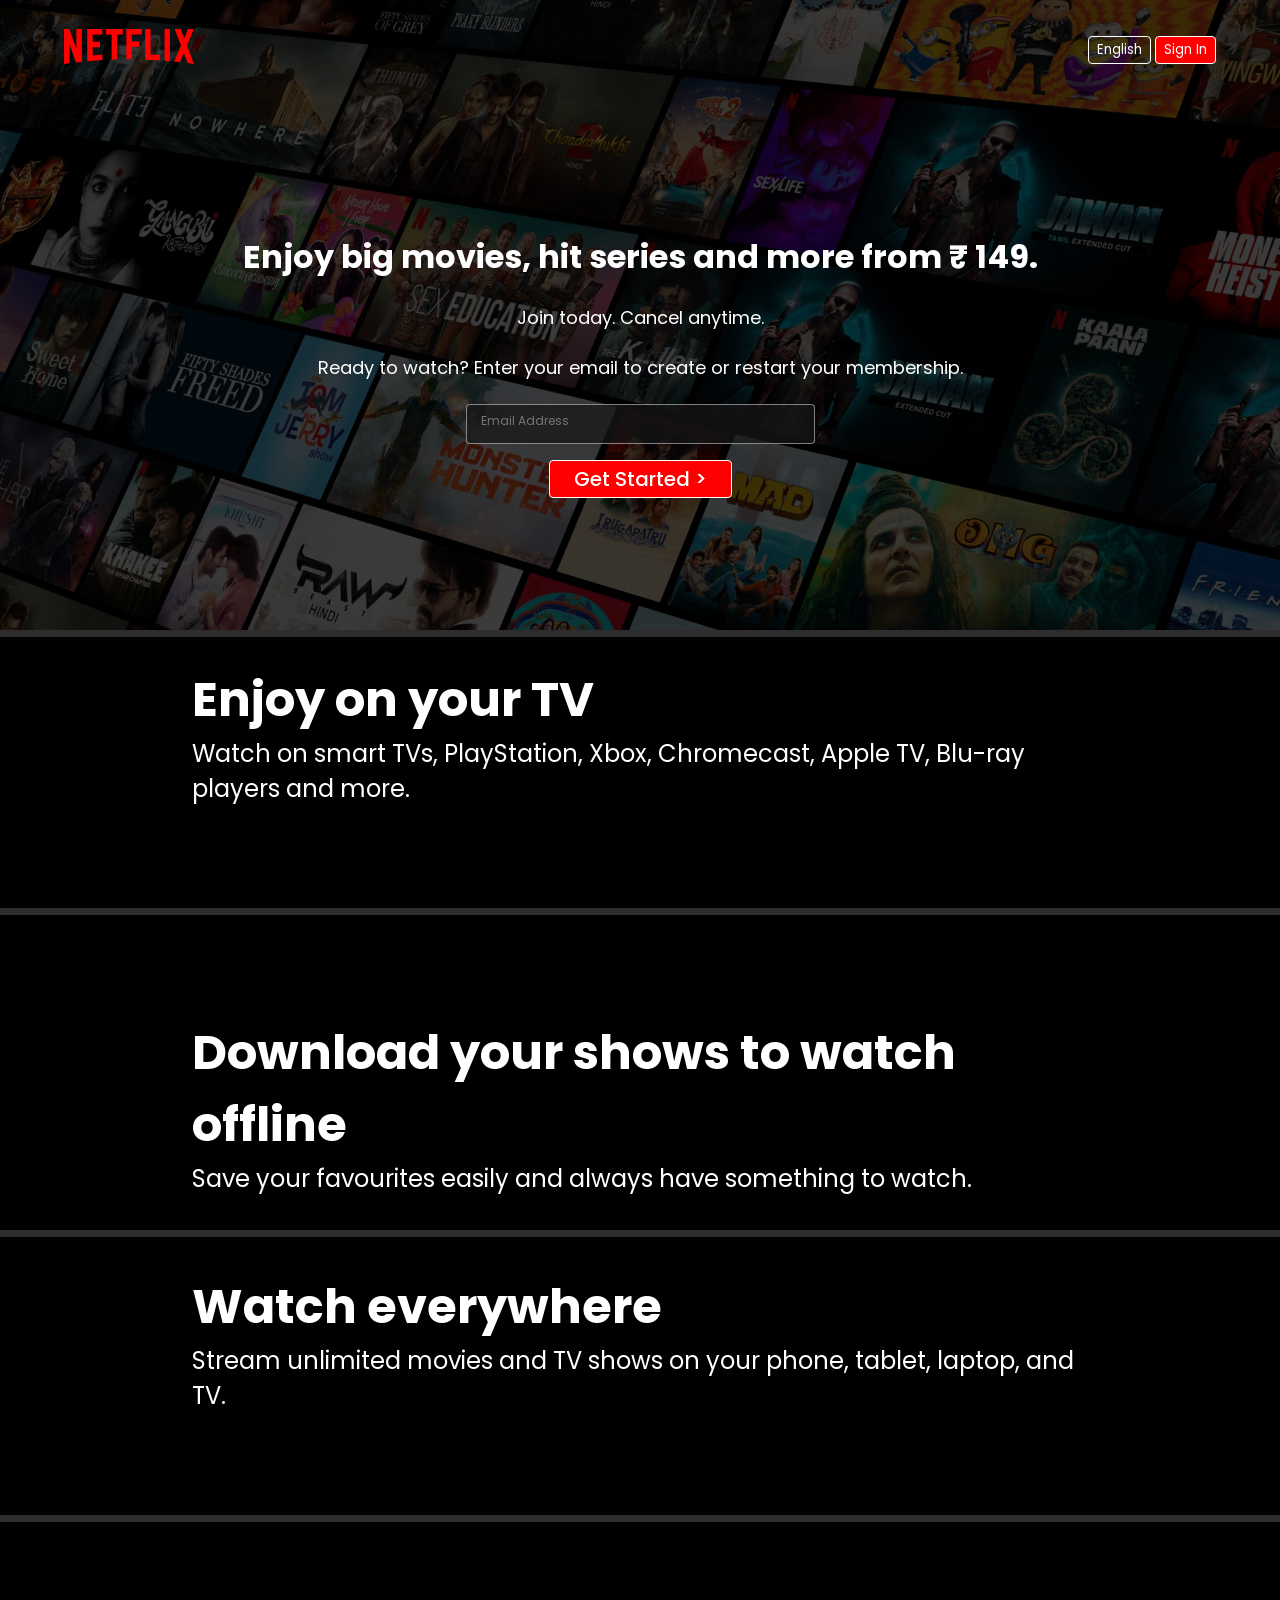
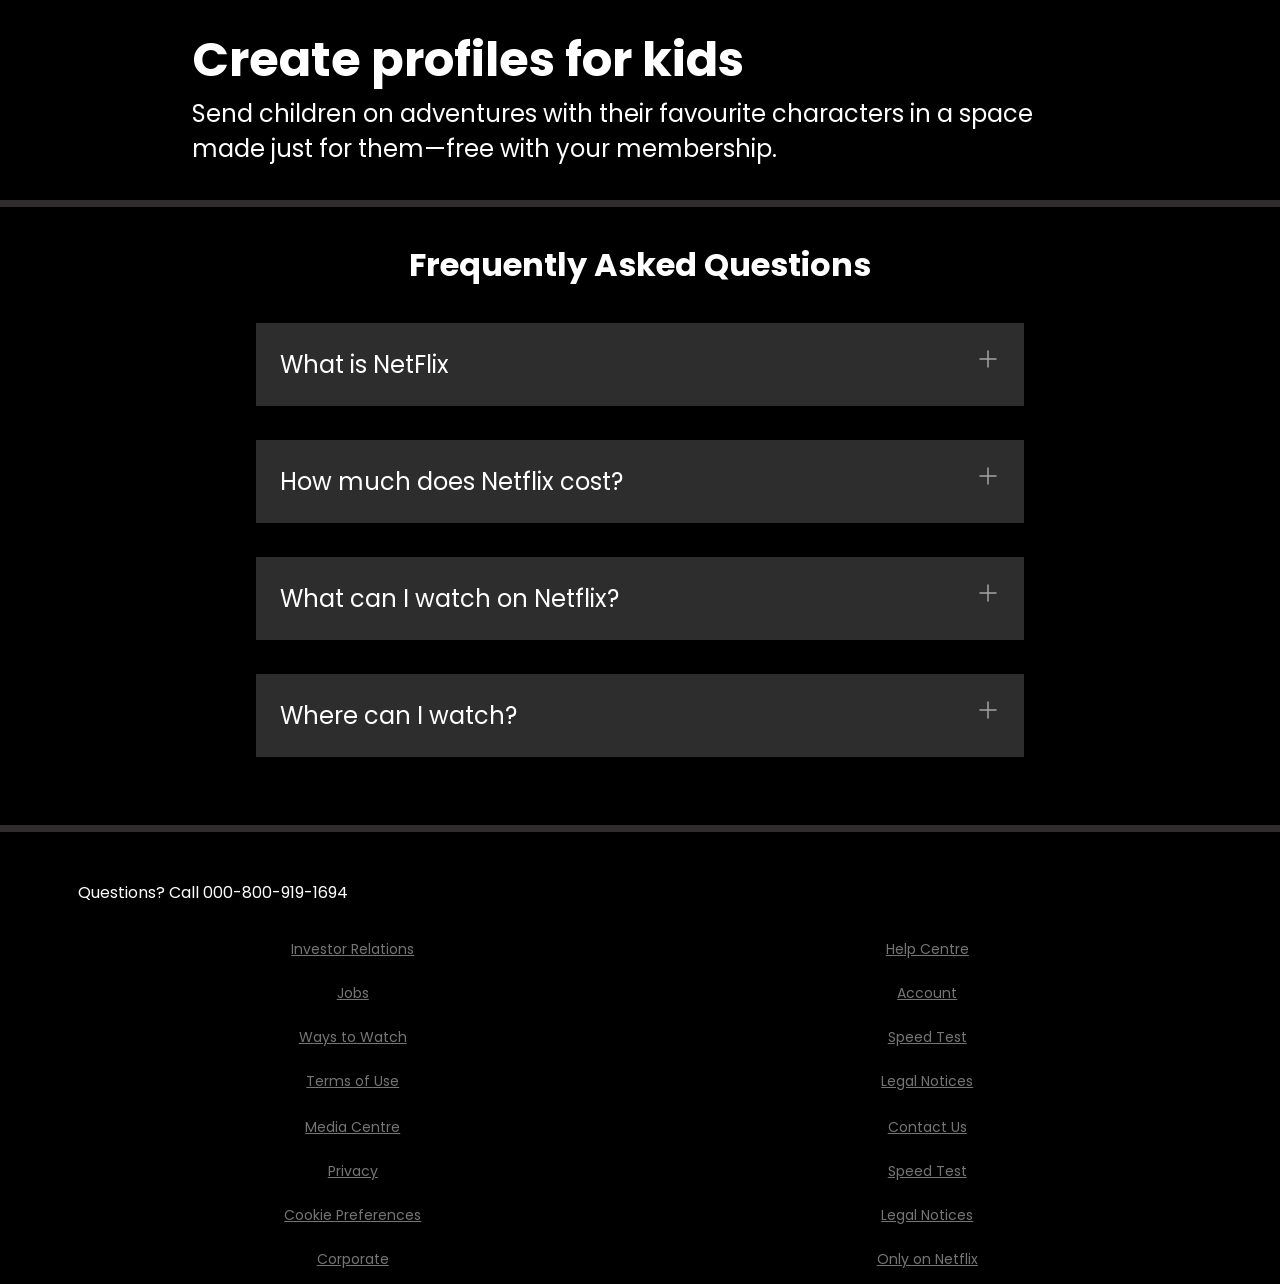
==== index.html @ 20974405 "feat: build responsive Netflix landing page clone with HTML and CSS" ====
<!DOCTYPE html>
<html lang="en">

<head>
    <meta charset="UTF-8">
    <meta name="viewport" content="width=device-width, initial-scale=1.0">
    <title>Netflix India – Watch Shows Online, Watch Movies Online</title>
    <link rel="stylesheet" href="style.css">
</head>

<body>

    <div class="main">
        <nav>
            <span><img width="53" src="assets/images/logo.svg" alt="netflix-logo"></span>
            <div>
                <button class="btn">English</button>
                <button class="btn btn-red-sm">Sign In</button>
            </div>
        </nav>
        <div class="box">
        </div>
        <div class="hero">
            <span>Enjoy big movies, hit series and more from ₹ 149.</span>
            <span>Join today. Cancel anytime.</span>
            <span>Ready to watch? Enter your email to create or restart your membership.</span>
            <div class="hero-buttons">
                <input type="email" placeholder="Email Address">
                <button class="btn btn-red">Get Started &gt;</button>
            </div>
        </div>
        <div class="separation"></div>
    </div>
    <section class="first">
        <div>
            <span>Enjoy on your TV</span>
            <span>Watch on smart TVs, PlayStation, Xbox, Chromecast, Apple TV, Blu-ray players and more.</span>
        </div>

        <div class="secImg">
            <img src="https://assets.nflxext.com/ffe/siteui/acquisition/ourStory/fuji/desktop/tv.png" alt="">
            <video src="https://assets.nflxext.com/ffe/siteui/acquisition/ourStory/fuji/desktop/video-tv-in-0819.m4v"
                autoplay loop muted></video>
        </div>
    </section>
    <div class="separation"></div>
    <section class="first second">

        <div class="secImg">
            <img src="https://assets.nflxext.com/ffe/siteui/acquisition/ourStory/fuji/desktop/mobile-0819.jpg" alt="">

        </div>
        <div>
            <span>Download your shows to watch offline</span>
            <span>Save your favourites easily and always have something to watch.</span>
        </div>
    </section>

    <div class="separation"></div>
    <section class="first third">
        <div>
            <span>Watch everywhere</span>
            <span>Stream unlimited movies and TV shows on your phone, tablet, laptop, and TV.</span>
        </div>

        <div class="secImg">
            <img src="https://assets.nflxext.com/ffe/siteui/acquisition/ourStory/fuji/desktop/tv.png" alt="">
            <video src="https://assets.nflxext.com/ffe/siteui/acquisition/ourStory/fuji/desktop/video-devices-in.m4v"
                autoplay loop muted></video>
        </div>
    </section>
    <div class="separation"></div>


    <section class="first second">

        <div class="secImg">
            <img src="https://occ-0-2849-3646.1.nflxso.net/dnm/api/v6/19OhWN2dO19C9txTON9tvTFtefw/AAAABVr8nYuAg0xDpXDv0VI9HUoH7r2aGp4TKRCsKNQrMwxzTtr-NlwOHeS8bCI2oeZddmu3nMYr3j9MjYhHyjBASb1FaOGYZNYvPBCL.png?r=54d"
                alt="">

        </div>
        <div>
            <span>Create profiles for kids</span>
            <span>Send children on adventures with their favourite characters in a space made just for them—free with
                your membership.</span>
        </div>
    </section>
    <div class="separation"></div>

    <section class="faq">
        <h2>Frequently Asked Questions</h2>
        <div class="faqbox">
            <span>What is NetFlix</span>
            <svg width="24" height="24" viewBox="0 0 24 24" fill="white" xmlns="http://www.w3.org/2000/svg">
                <path d="M12 4V20" stroke="#a5a5a5" stroke-width="1.5" stroke-linecap="round" stroke-linejoin="round" />
                <path d="M4 12H20" stroke="#a5a5a5" stroke-width="1.5" stroke-linecap="round" stroke-linejoin="round" />
            </svg>

        </div>
        <div class="faqbox">
            <span>How much does Netflix cost?</span>
            <svg width="24" height="24" viewBox="0 0 24 24" fill="white" xmlns="http://www.w3.org/2000/svg">
                <path d="M12 4V20" stroke="#a5a5a5" stroke-width="1.5" stroke-linecap="round" stroke-linejoin="round" />
                <path d="M4 12H20" stroke="#a5a5a5" stroke-width="1.5" stroke-linecap="round" stroke-linejoin="round" />
            </svg>

        </div>
        <div class="faqbox">
            <span>What can I watch on Netflix?</span>
            <svg width="24" height="24" viewBox="0 0 24 24" fill="white" xmlns="http://www.w3.org/2000/svg">
                <path d="M12 4V20" stroke="#a5a5a5" stroke-width="1.5" stroke-linecap="round" stroke-linejoin="round" />
                <path d="M4 12H20" stroke="#a5a5a5" stroke-width="1.5" stroke-linecap="round" stroke-linejoin="round" />
            </svg>

        </div>
        <div class="faqbox">
            <span>Where can I watch?</span>
            <svg width="24" height="24" viewBox="0 0 24 24" fill="white" xmlns="http://www.w3.org/2000/svg">
                <path d="M12 4V20" stroke="#a5a5a5" stroke-width="1.5" stroke-linecap="round" stroke-linejoin="round" />
                <path d="M4 12H20" stroke="#a5a5a5" stroke-width="1.5" stroke-linecap="round" stroke-linejoin="round" />
            </svg>

        </div>
    </section>
    <div class="separation"></div>
    <footer>
        <div class="questions">
            Questions? Call 000-800-919-1694
        </div>
        <div class="footer">
            <div class="footer-item">
                <a href="faq">Investor Relations</a>
                <a href="faq">Jobs</a>
                <a href="faq">Ways to Watch</a>
                <a href="faq">Terms of Use</a>
            </div>

            <div class="footer-item">
                <a href="faq">Help Centre</a>
                <a href="faq">Account</a>
                <a href="faq">Speed Test</a>
                <a href="faq">Legal Notices</a>
            </div>
            <div class="footer-item">
                <a href="faq">Media Centre</a>
                <a href="faq">Privacy</a>
                <a href="faq">Cookie Preferences</a>
                <a href="faq">Corporate</a>
            </div>

            <div class="footer-item">
                <a href="faq">Contact Us</a>
                <a href="faq">Speed Test</a>
                <a href="faq">Legal Notices</a>
                <a href="faq">Only on Netflix</a>
            </div>
        </div>
    </footer>

</body>

</html>
---- style.css ----
@import url('https://fonts.googleapis.com/css2?family=Martel+Sans:wght@600&family=Poppins:wght@300;400;700&display=swap');

* {
    padding: 0;
    margin: 0;
    box-sizing: border-box;
    font-family: 'poppins', sans-serif;
}

body {
    background-color: black;
}

.main {
    background-image: url(assets/images/bg.jpg);
    background-position: center center;
    background-size: max(1200px, 100vw);
    background-repeat: no-repeat;
    height: 70vh;
    position: relative;
}

.main .box {
    height: 70vh;
    width: 100%;
    position: absolute;
    top: 0;
    opacity: 0.69;
    background-color: black;
}

nav {
    max-width: 60vw;
    margin: auto;
    display: flex;
    justify-content: space-between;
    align-items: center;
    height: 100px;
}

nav img {
    color: red;
    width: 130px;
    position: relative;
    z-index: 10;
}

nav button {
    position: relative;
    z-index: 10;
}

.hero {
    font-family: 'Martel Sans', sans-serif;
    height: calc(100% - 100px);
    display: flex;
    justify-content: center;
    align-items: center;
    flex-direction: column;
    color: white;
    position: relative;
    gap: 23px;
    padding: 30px;
}

.hero>:nth-child(1) {
    font-family: 'poppins', sans-serif;
    font-weight: bolder;
    font-size: 48px;
    text-align: center;
}

.hero>:nth-child(2) {
    font-weight: 400;
    font-size: 24px;
    text-align: center;
}

.hero>:nth-child(3) {
    font-weight: 400;
    font-size: 20px;
    text-align: center;
}

.separation {
    height: 7px;
    background-color: rgb(46, 44, 44);
    position: relative;
    z-index: 20;
}

.btn {
    padding: 3px 8px;
    color: white;
    font-weight: 400;
    background-color: rgba(248, 243, 243, 0.021);
    border-radius: 4px;
    border: 1px solid white;
    cursor: pointer;
}

.btn-red {
    background-color: red;
    font-weight: 500;
    color: white;
    padding: 3px 24px;
    font-size: 20px;
    border-radius: 4px;
}

.hero-buttons {
    display: flex;
    justify-content: center;
    align-items: center;
    gap: 16px;
}

.main input {
    padding: 7px 101px 13px 14px;
    color: white;
    font-weight: 400;
    font-size: 12px;
    border-radius: 4px;
    background-color: rgba(23, 23, 23, 0.7);
    border: 1px solid rgba(246, 238, 238, 0.5);
}

.btn-red-sm {
    background-color: red;
    color: white;
}

.first {
    display: flex;
    justify-content: center;
    max-width: 70vw;
    margin: auto;
    color: white;
    align-items: center;
}

.secImg {
    position: relative;
}

.secImg img {
    width: 555px;
    position: relative;
    z-index: 10;
}

.secImg video {
    position: absolute;
    top: 51px;
    right: 0;
    width: 555px;
}

section.first>div {
    display: flex;
    flex-direction: column;
    padding: 34px 0;
}

.first>div :nth-child(1) {
    font-size: 48px;
    font-weight: bolder;
}

.first>div :nth-child(2) {
    font-size: 24px;
}

.faq h2 {
    text-align: center;
    font-size: 48px;
}

.faq {
    background-color: black;
    color: white;
    padding: 34px;
}

.faqbox:hover {
    background-color: #414141;
}

.faqbox {
    transition: all 0.3s ease-out;
    display: flex;
    justify-content: space-between;
    background-color: #2d2d2d;
    padding: 24px;
    font-size: 24px;
    max-width: 60vw;
    margin: 34px auto;
    cursor: pointer;
}

footer {
    color: white;
    max-width: 60vw;
    margin: auto;
    padding: 14px;
}

footer .questions {
    padding: 34px 0;
}

.footer {
    display: grid;
    grid-template-columns: 1fr 1fr 1fr 1fr;
    color: white;
}

@media screen and (max-width: 1300px) {
    nav {
        max-width: 90vw;
    }

    .first {
        flex-wrap: wrap;
    }

    .secImg img {
        width: 305px;
    }

    .secImg video {
        width: 305px;
    }

    .hero>:nth-child(1) {
        font-size: 32px;
    }

    .hero>:nth-child(2) {
        font-size: 18px;
    }

    .hero>:nth-child(3) {
        font-size: 18px;
    }

    .hero-buttons {
        display: flex;
        flex-direction: column;
        justify-content: center;
        align-items: center;
        gap: 16px;
    }

    .faq h2 {
        text-align: center;
        font-size: 32px;
    }

    footer {
        max-width: 90vw;
    }

    .footer-item {
        align-items: center;
    }

    .footer {
        display: grid;
        grid-template-columns: 1fr 1fr;
        gap: 25px;
    }
}

.footer a {
    font-size: 14px;
    color: #757575;
}

.footer-item {
    display: flex;
    flex-direction: column;
    gap: 23px;
}
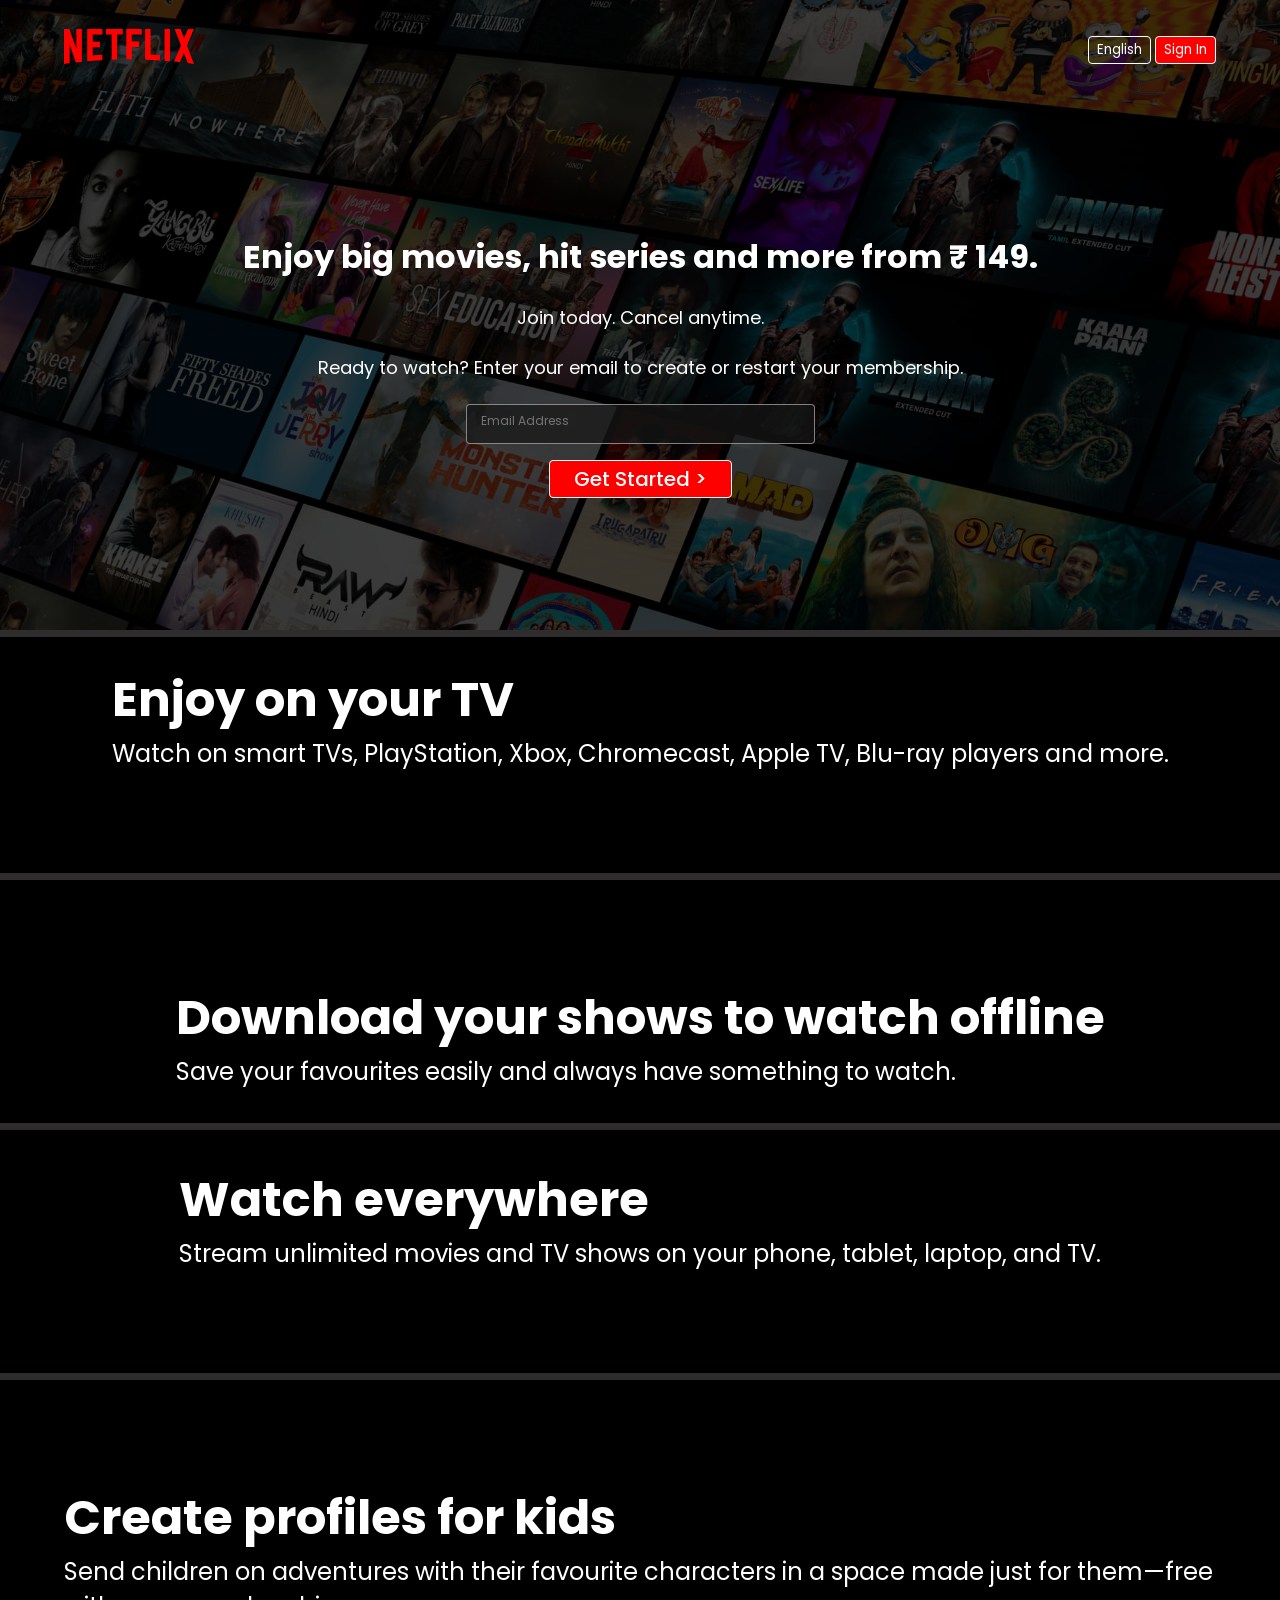
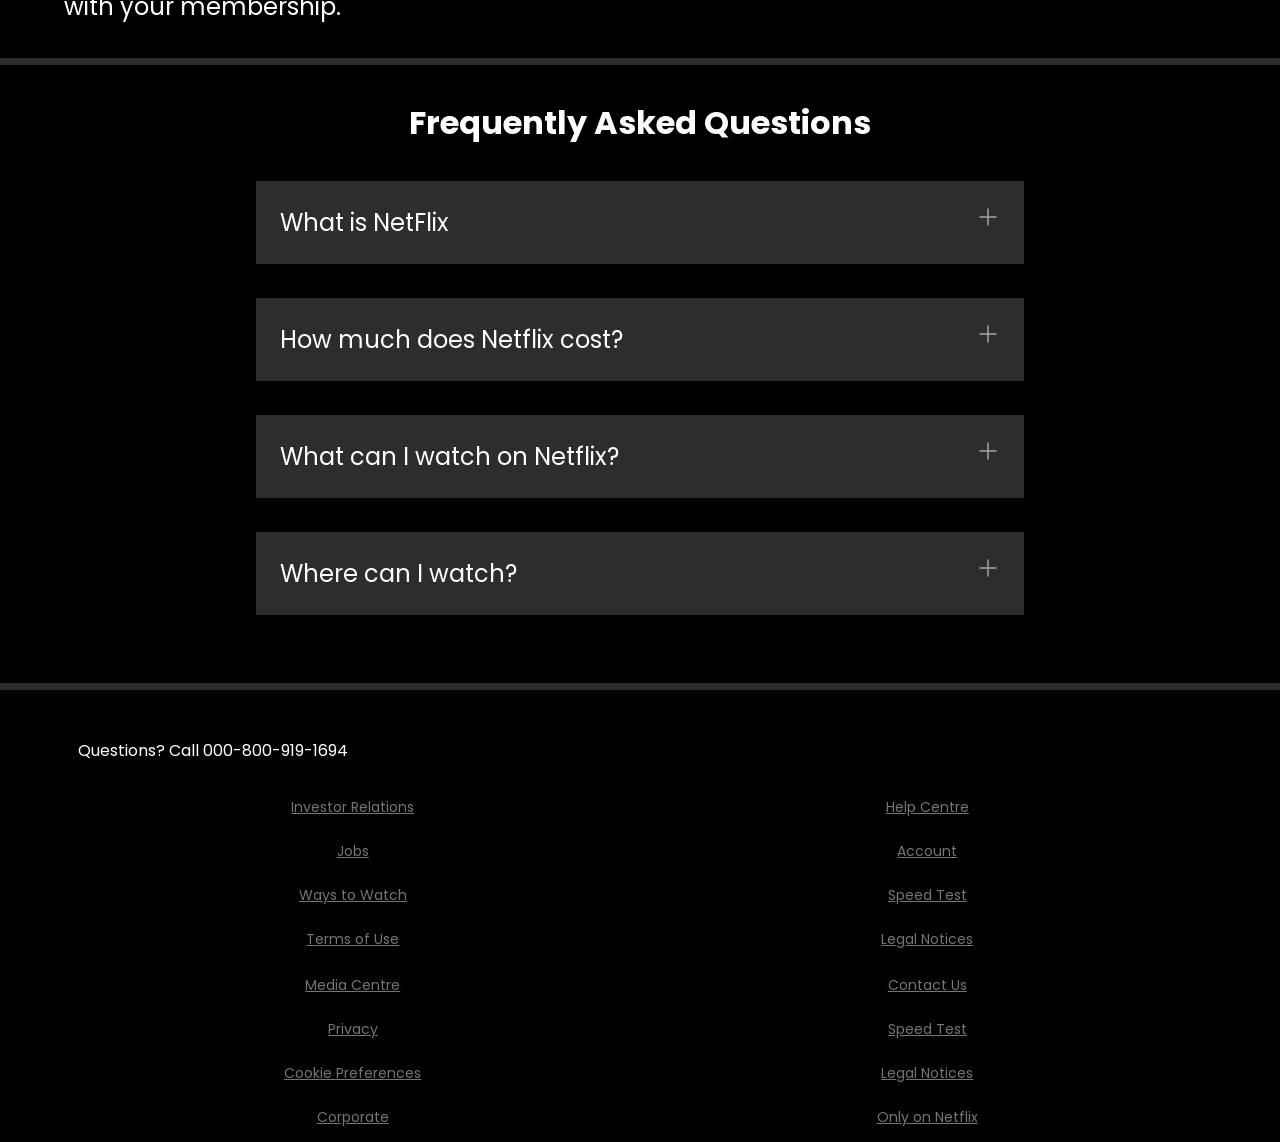
==== commit 3f148e6c: "Fix video alignment inside TV screens for both sections" ====
--- a/index.html
+++ b/index.html
@@ -40,7 +40,8 @@
         <div class="secImg">
             <img src="https://assets.nflxext.com/ffe/siteui/acquisition/ourStory/fuji/desktop/tv.png" alt="">
             <video src="https://assets.nflxext.com/ffe/siteui/acquisition/ourStory/fuji/desktop/video-tv-in-0819.m4v"
-                autoplay loop muted></video>
+                autoplay loop muted controlsList="nodownload nofullscreen noremoteplayback" disablePictureInPicture>
+            </video>
         </div>
     </section>
     <div class="separation"></div>
@@ -66,7 +67,8 @@
         <div class="secImg">
             <img src="https://assets.nflxext.com/ffe/siteui/acquisition/ourStory/fuji/desktop/tv.png" alt="">
             <video src="https://assets.nflxext.com/ffe/siteui/acquisition/ourStory/fuji/desktop/video-devices-in.m4v"
-                autoplay loop muted></video>
+                autoplay loop muted controlsList="nodownload nofullscreen noremoteplayback" height="56%" disablePictureInPicture>
+            </video>
         </div>
     </section>
     <div class="separation"></div>
--- a/style.css
+++ b/style.css
@@ -17,11 +17,12 @@
     background-size: max(1200px, 100vw);
     background-repeat: no-repeat;
     height: 70vh;
+    min-height: 600px;
     position: relative;
 }
 
 .main .box {
-    height: 70vh;
+    height: 100%;
     width: 100%;
     position: absolute;
     top: 0;
@@ -147,13 +148,24 @@
     width: 555px;
     position: relative;
     z-index: 10;
+    -webkit-mask-image:
+        linear-gradient(to right, transparent 0%, black 4%, black 96%, transparent 100%),
+        linear-gradient(to bottom, transparent 0%, black 4%, black 90%, transparent 100%);
+    -webkit-mask-composite: source-in;
+    mask-image:
+        linear-gradient(to right, transparent 0%, black 4%, black 96%, transparent 100%),
+        linear-gradient(to bottom, transparent 0%, black 4%, black 90%, transparent 100%);
+    mask-composite: intersect;
 }
 
 .secImg video {
     position: absolute;
-    top: 51px;
-    right: 0;
-    width: 555px;
+    top: 49.5%;
+    left: 50%;
+    transform: translate(-50%, -50%);
+    width: 76%;
+    object-fit: cover;
+    z-index: 5;
 }
 
 section.first>div {
@@ -222,14 +234,16 @@
 
     .first {
         flex-wrap: wrap;
+        max-width: 90vw;
     }
 
     .secImg img {
-        width: 305px;
-    }
-
-    .secImg video {
-        width: 305px;
+        width: 100%;
+    }
+
+    .secImg {
+        width: 100%;
+        max-width: 400px;
     }
 
     .hero>:nth-child(1) {
@@ -272,6 +286,13 @@
     }
 }
 
+@media (max-width: 420px) {
+    .third .secImg video {
+        top: 47%;
+        height: 48%;
+    }
+}
+
 .footer a {
     font-size: 14px;
     color: #757575;
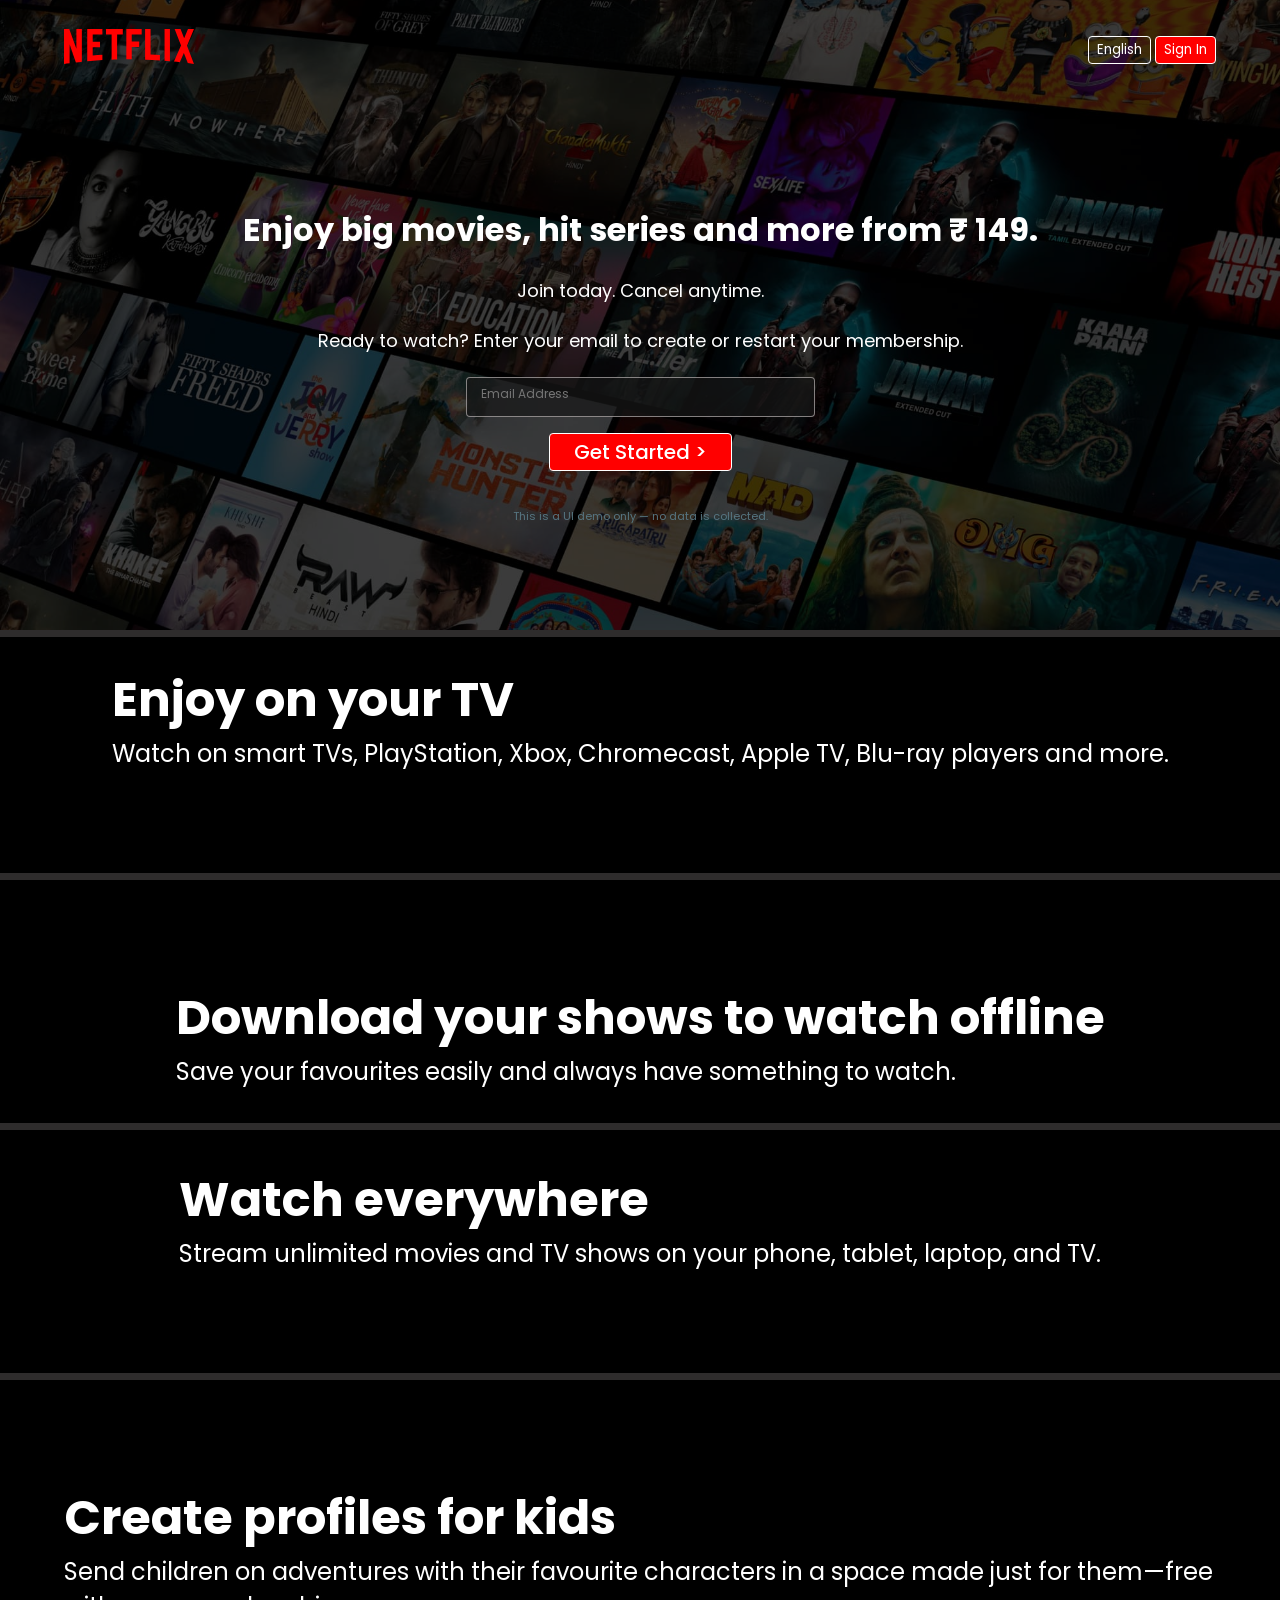
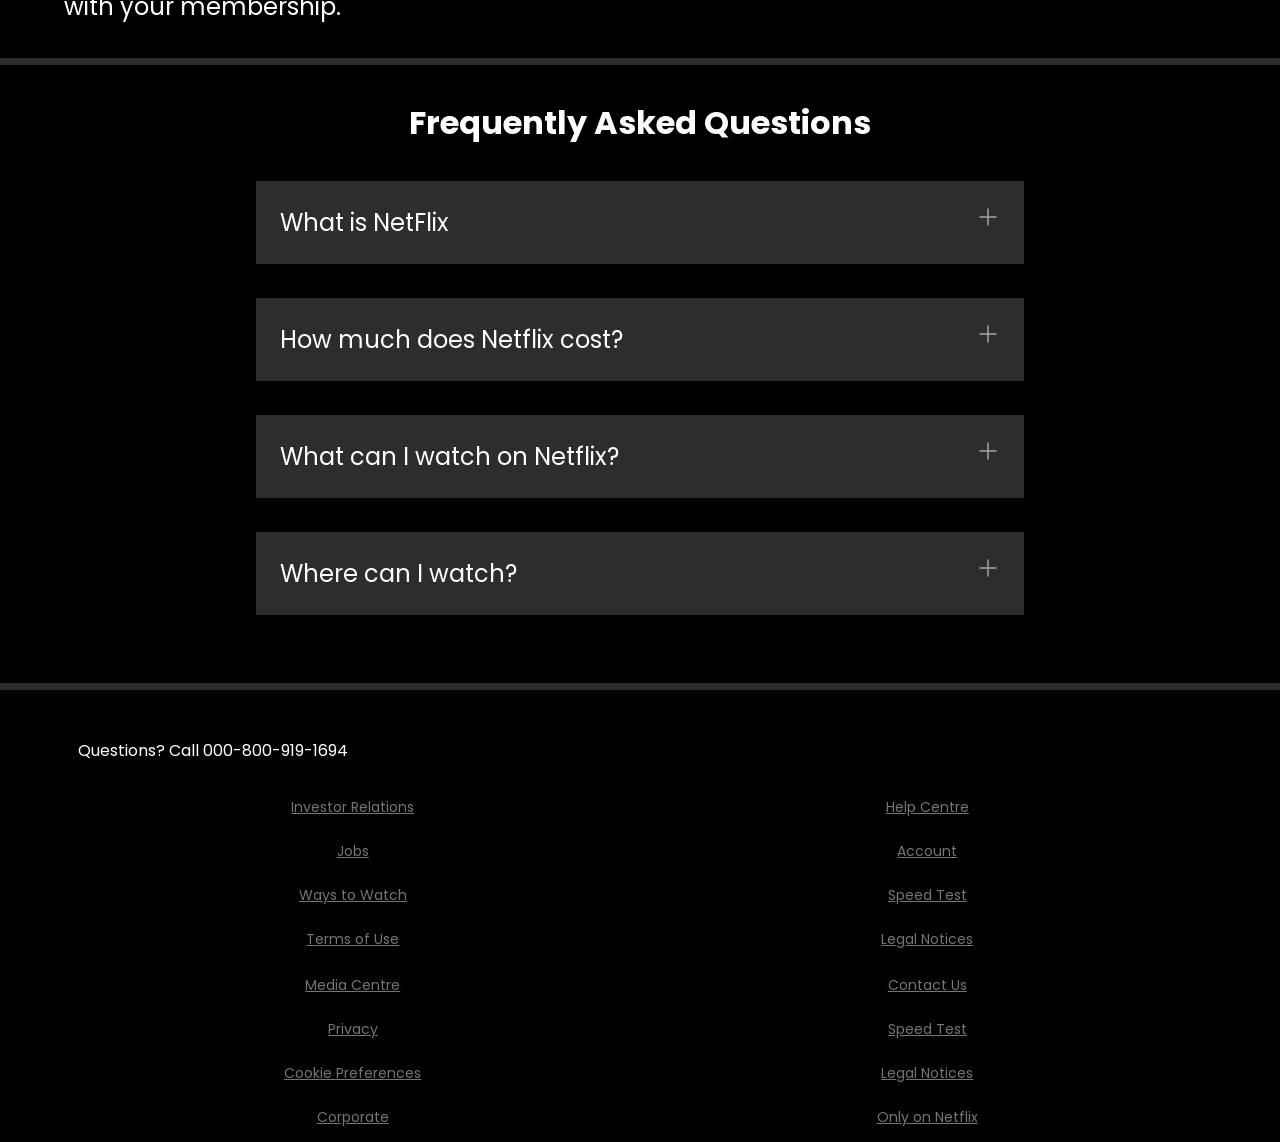
==== commit 90f308ea: "fix: reposition demo disclaimer below hero buttons for cleaner layout" ====
--- a/index.html
+++ b/index.html
@@ -4,7 +4,7 @@
 <head>
     <meta charset="UTF-8">
     <meta name="viewport" content="width=device-width, initial-scale=1.0">
-    <title>Netflix India – Watch Shows Online, Watch Movies Online</title>
+    <title>Netflix Landing Page Clone | Portfolio Project by Naitik</title>
     <link rel="stylesheet" href="style.css">
 </head>
 
@@ -28,6 +28,7 @@
                 <input type="email" placeholder="Email Address">
                 <button class="btn btn-red">Get Started &gt;</button>
             </div>
+            <p class="demo-disclaimer">This is a UI demo only — no data is collected.</p>
         </div>
         <div class="separation"></div>
     </div>
@@ -67,7 +68,8 @@
         <div class="secImg">
             <img src="https://assets.nflxext.com/ffe/siteui/acquisition/ourStory/fuji/desktop/tv.png" alt="">
             <video src="https://assets.nflxext.com/ffe/siteui/acquisition/ourStory/fuji/desktop/video-devices-in.m4v"
-                autoplay loop muted controlsList="nodownload nofullscreen noremoteplayback" height="56%" disablePictureInPicture>
+                autoplay loop muted controlsList="nodownload nofullscreen noremoteplayback" height="56%"
+                disablePictureInPicture>
             </video>
         </div>
     </section>
--- a/style.css
+++ b/style.css
@@ -226,6 +226,12 @@
     grid-template-columns: 1fr 1fr 1fr 1fr;
     color: white;
 }
+.demo-disclaimer {
+    font-size: 11px;
+    color: #567581;
+    margin-top: 14px;
+    text-align: center;
+}
 
 @media screen and (max-width: 1300px) {
     nav {
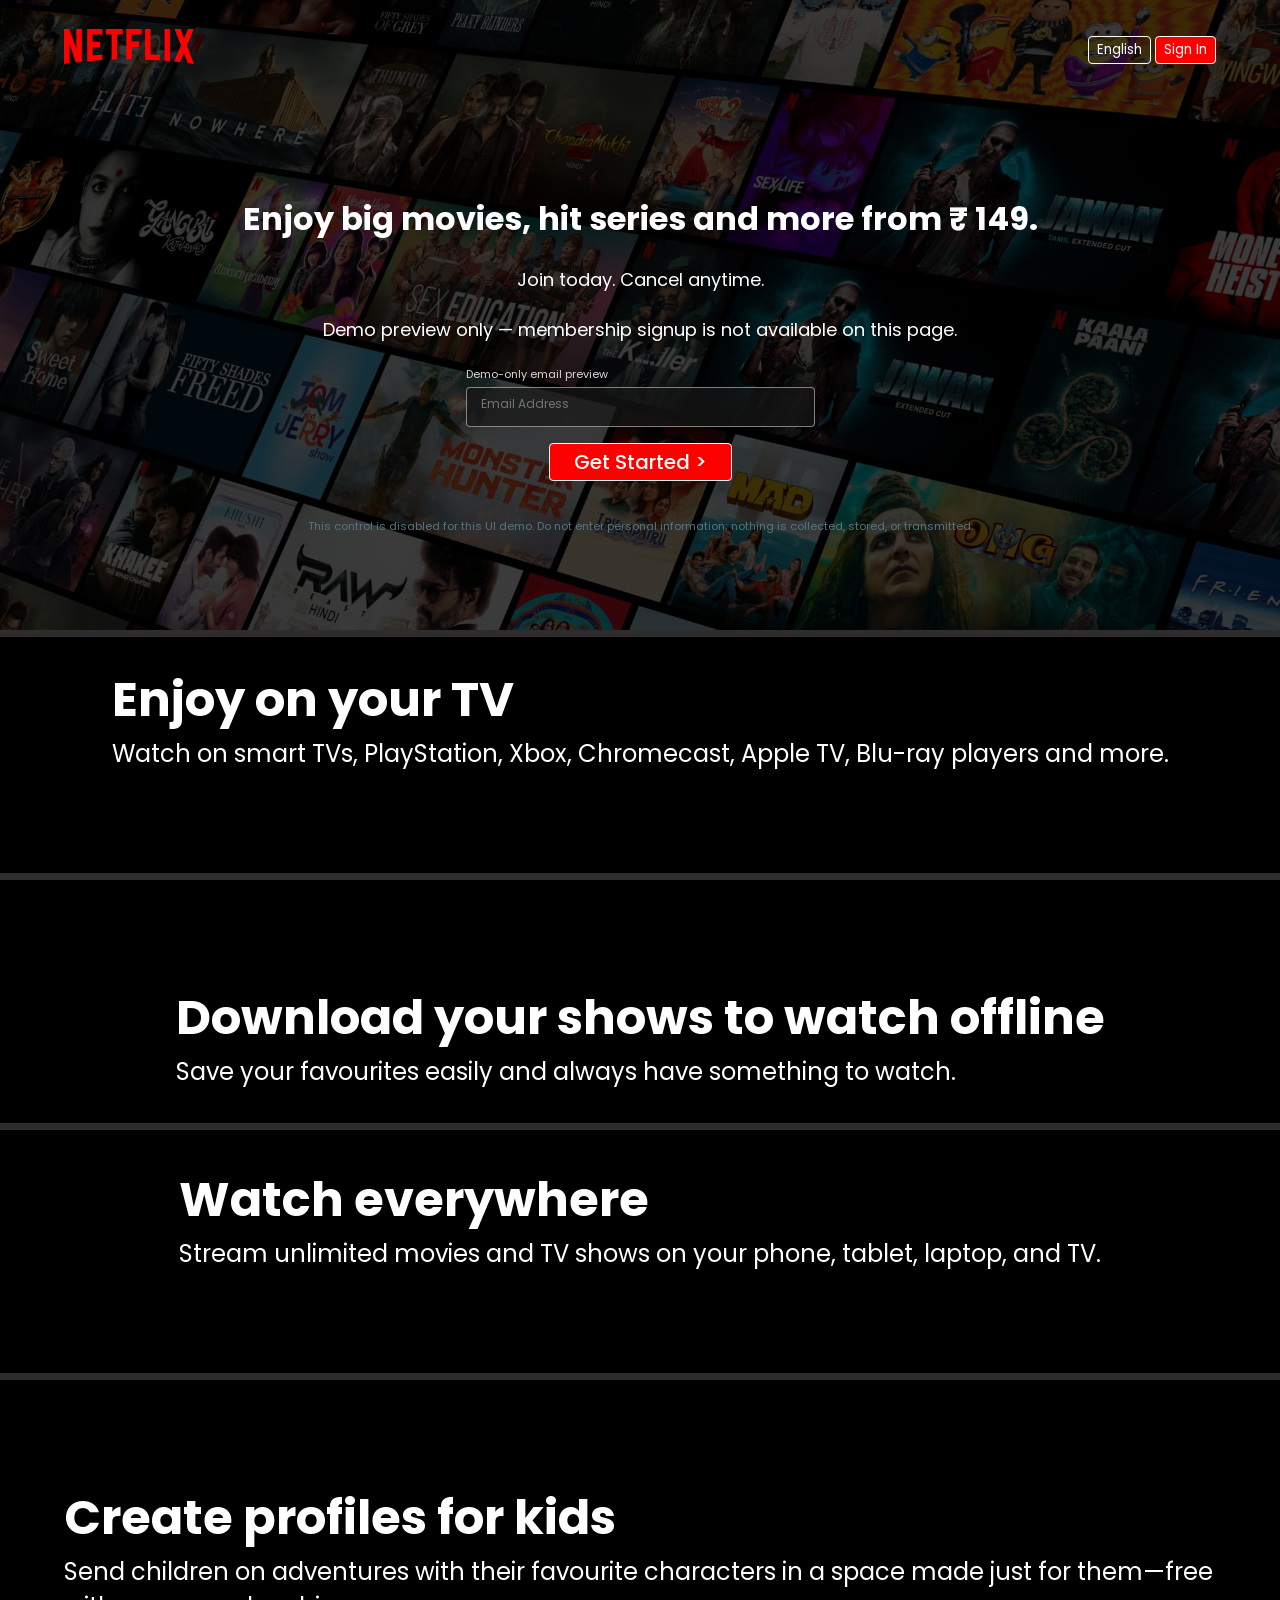
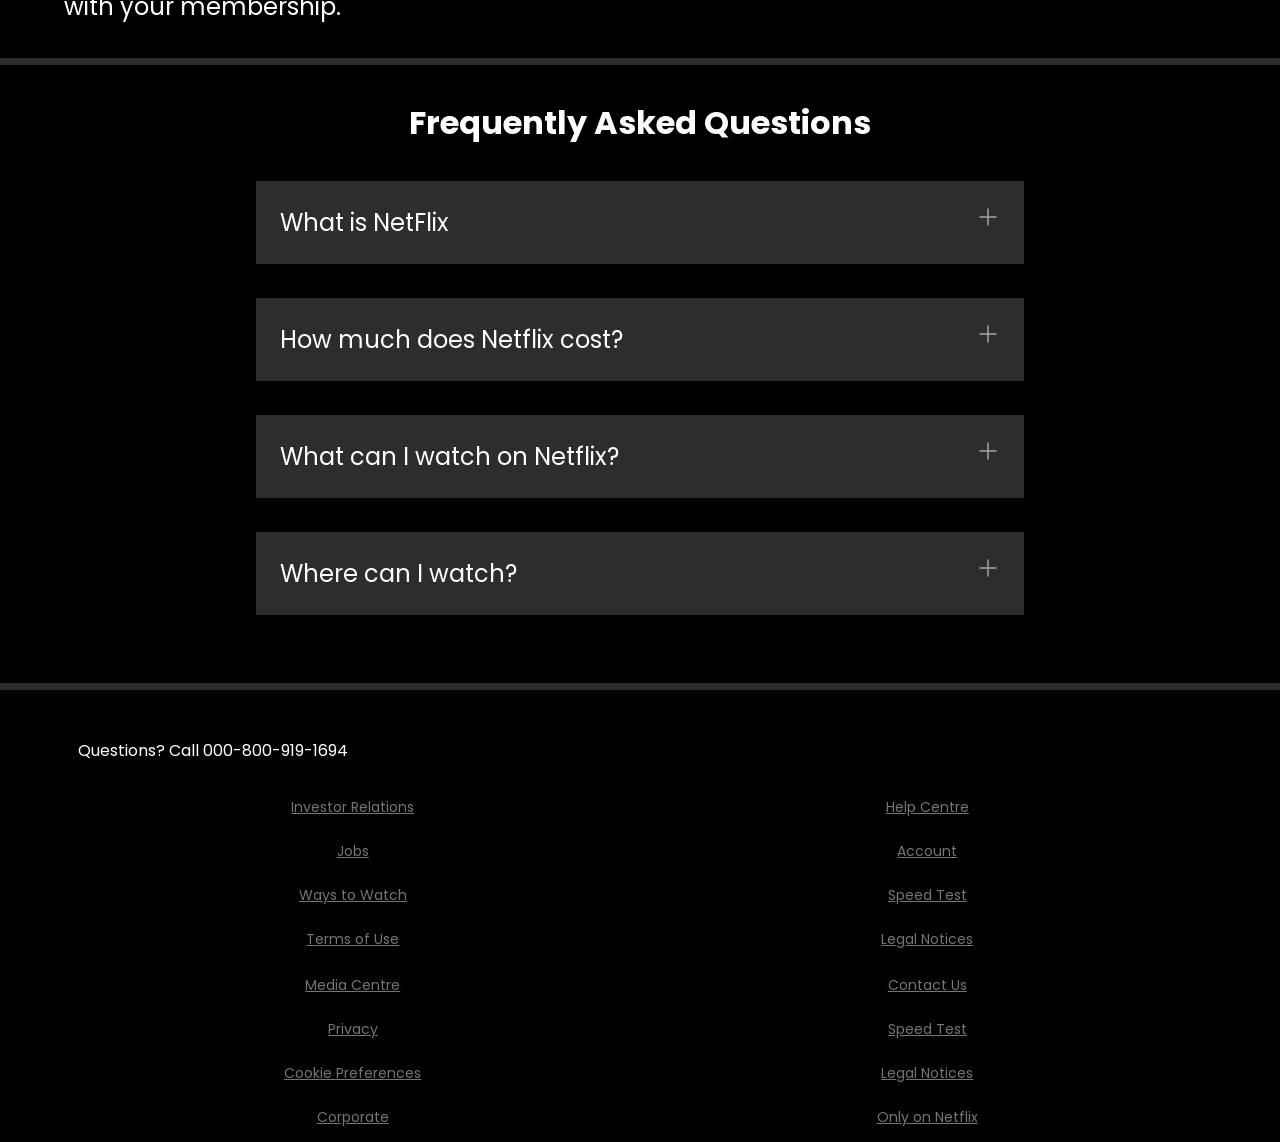
==== commit 8b554250: "Clarify static demo data handling Make the signup controls visibly demo-only and non-submitting, and" ====
--- a/index.html
+++ b/index.html
@@ -23,12 +23,15 @@
         <div class="hero">
             <span>Enjoy big movies, hit series and more from ₹ 149.</span>
             <span>Join today. Cancel anytime.</span>
-            <span>Ready to watch? Enter your email to create or restart your membership.</span>
+            <span>Demo preview only — membership signup is not available on this page.</span>
             <div class="hero-buttons">
-                <input type="email" placeholder="Email Address">
-                <button class="btn btn-red">Get Started &gt;</button>
+                <div class="demo-email-control">
+                    <label for="demo-email">Demo-only email preview</label>
+                    <input id="demo-email" type="email" placeholder="Email Address" readonly aria-describedby="demo-disclaimer">
+                </div>
+                <button type="button" class="btn btn-red" aria-disabled="true">Get Started &gt;</button>
             </div>
-            <p class="demo-disclaimer">This is a UI demo only — no data is collected.</p>
+            <p id="demo-disclaimer" class="demo-disclaimer">This control is disabled for this UI demo. Do not enter personal information; nothing is collected, stored, or transmitted.</p>
         </div>
         <div class="separation"></div>
     </div>
--- a/style.css
+++ b/style.css
@@ -114,6 +114,18 @@
     justify-content: center;
     align-items: center;
     gap: 16px;
+}
+
+.demo-email-control {
+    display: flex;
+    flex-direction: column;
+    align-items: flex-start;
+    gap: 4px;
+}
+
+.demo-email-control label {
+    color: #d7d7d7;
+    font-size: 11px;
 }
 
 .main input {
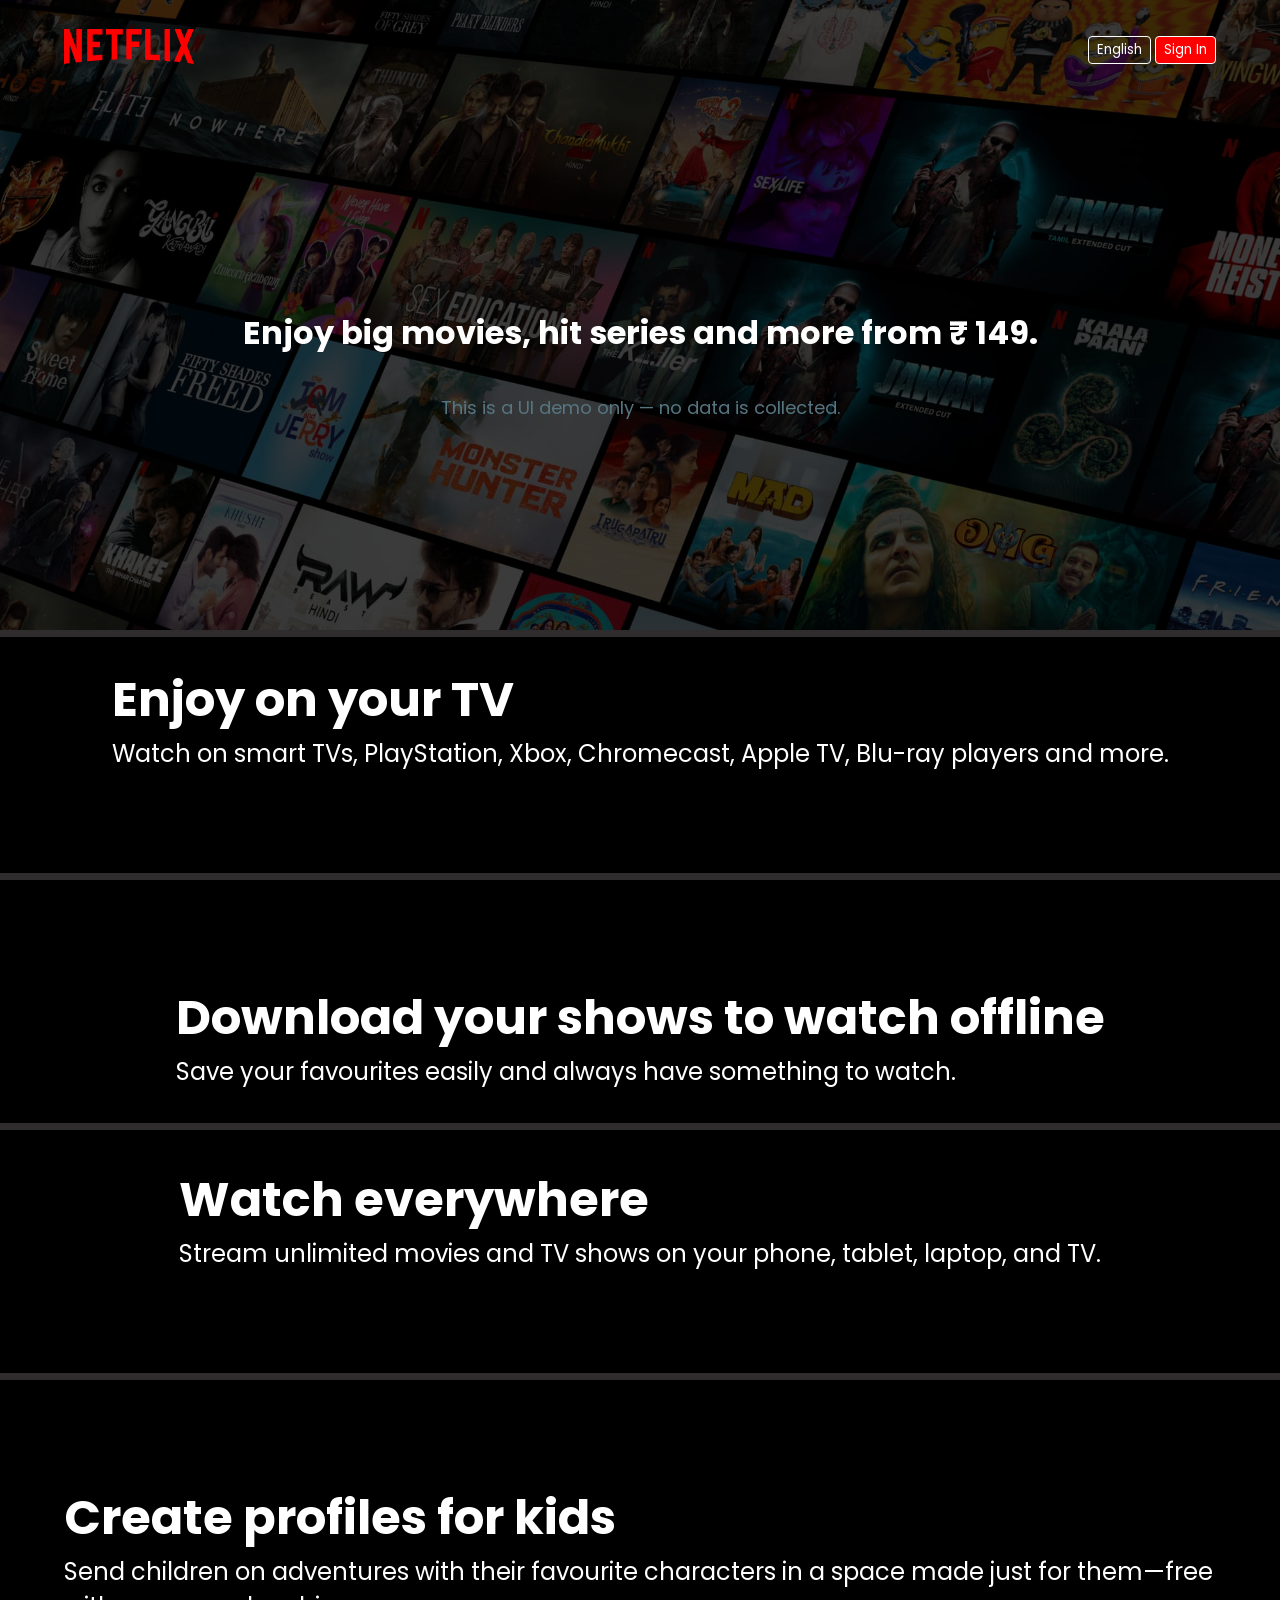
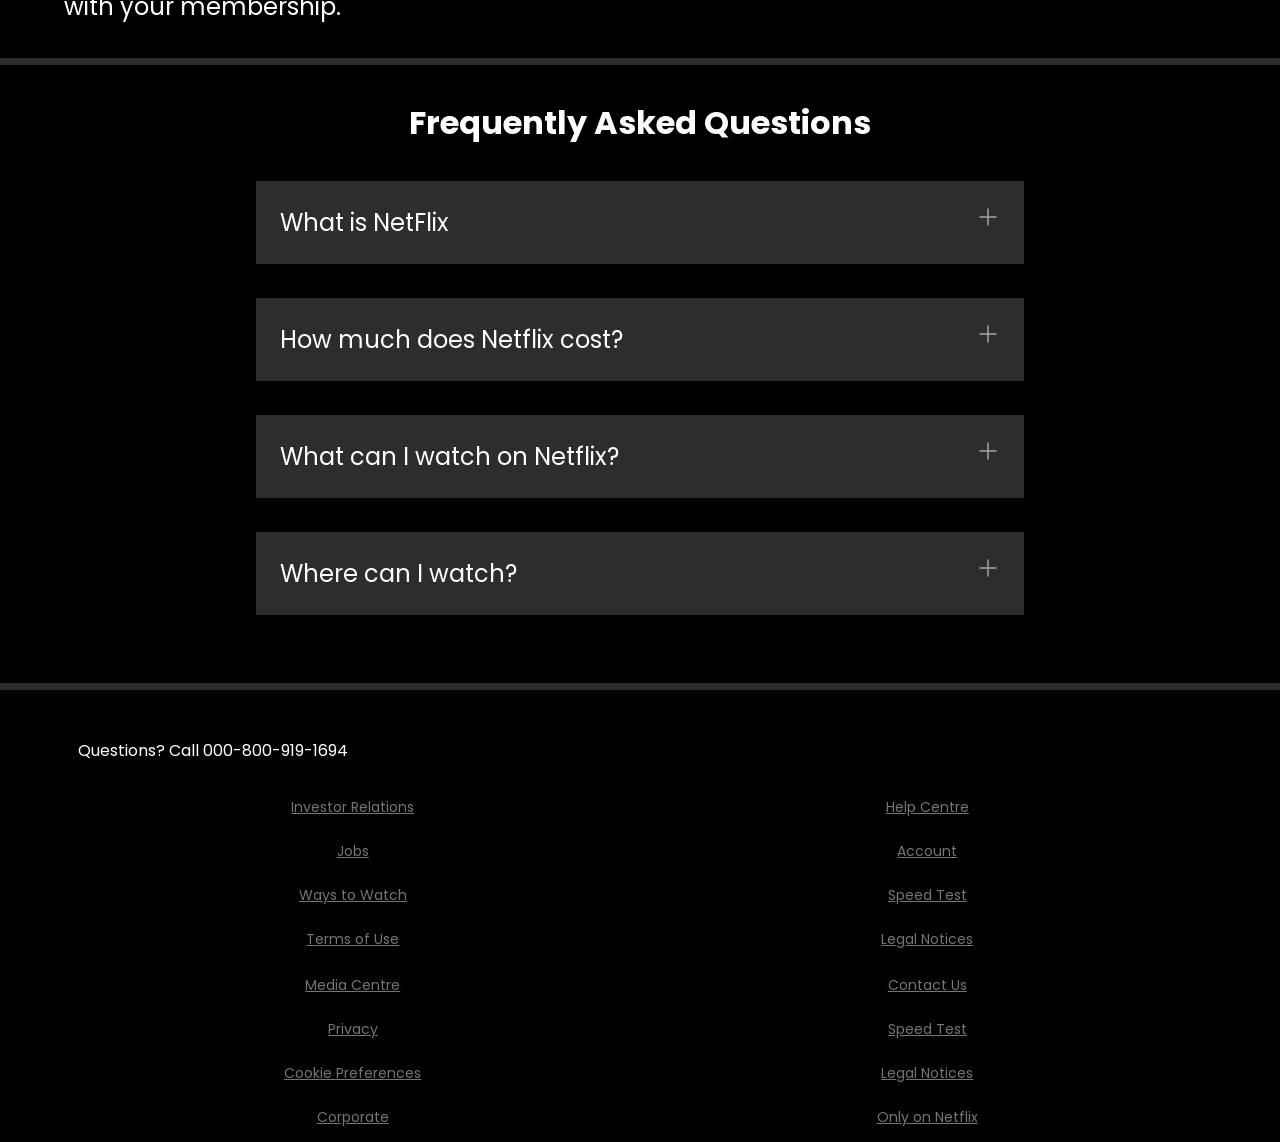
==== commit b9a6b05c: "docs: clarify independent educational UI demo" ====
--- a/index.html
+++ b/index.html
@@ -4,7 +4,7 @@
 <head>
     <meta charset="UTF-8">
     <meta name="viewport" content="width=device-width, initial-scale=1.0">
-    <title>Netflix Landing Page Clone | Portfolio Project by Naitik</title>
+    <title>Netflix-Inspired UI Demo | HTML and CSS Project</title>
     <link rel="stylesheet" href="style.css">
 </head>
 
@@ -22,16 +22,7 @@
         </div>
         <div class="hero">
             <span>Enjoy big movies, hit series and more from ₹ 149.</span>
-            <span>Join today. Cancel anytime.</span>
-            <span>Demo preview only — membership signup is not available on this page.</span>
-            <div class="hero-buttons">
-                <div class="demo-email-control">
-                    <label for="demo-email">Demo-only email preview</label>
-                    <input id="demo-email" type="email" placeholder="Email Address" readonly aria-describedby="demo-disclaimer">
-                </div>
-                <button type="button" class="btn btn-red" aria-disabled="true">Get Started &gt;</button>
-            </div>
-            <p id="demo-disclaimer" class="demo-disclaimer">This control is disabled for this UI demo. Do not enter personal information; nothing is collected, stored, or transmitted.</p>
+            <p class="demo-disclaimer">This is a UI demo only — no data is collected.</p>
         </div>
         <div class="separation"></div>
     </div>
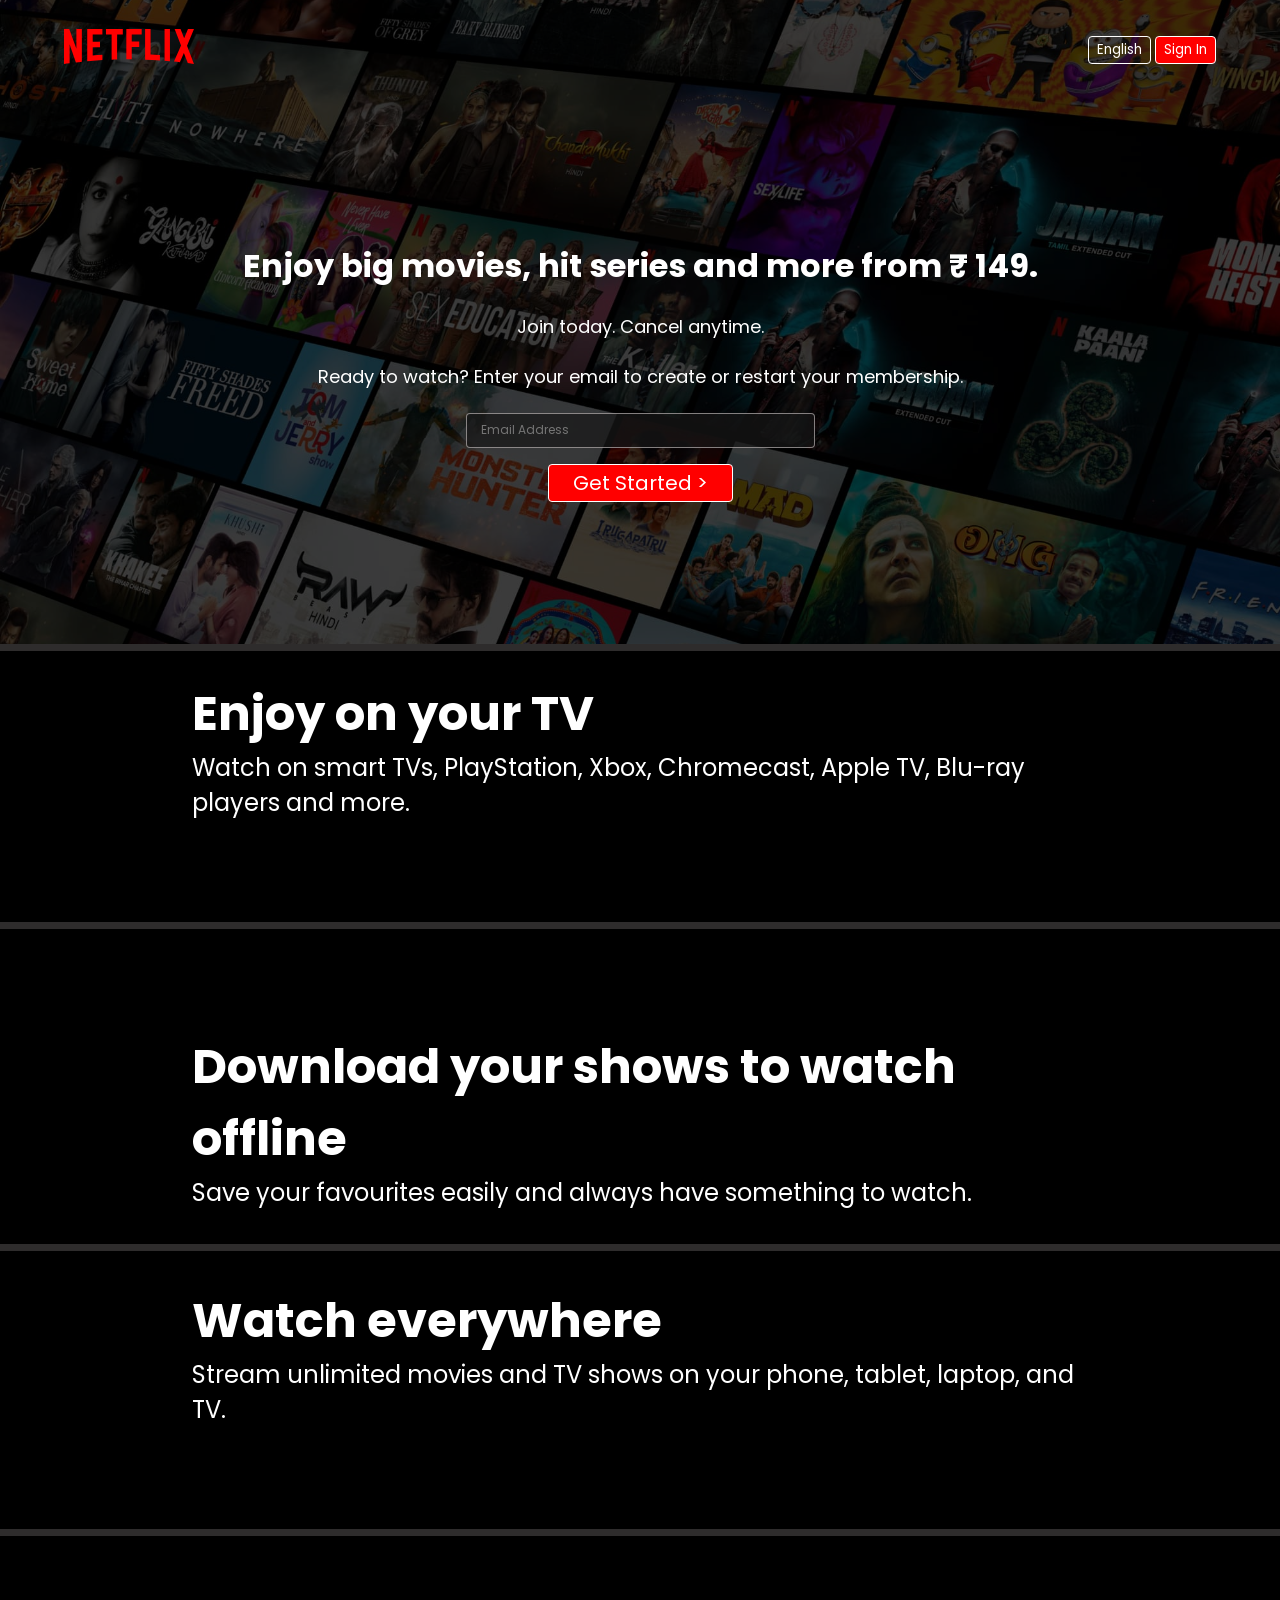
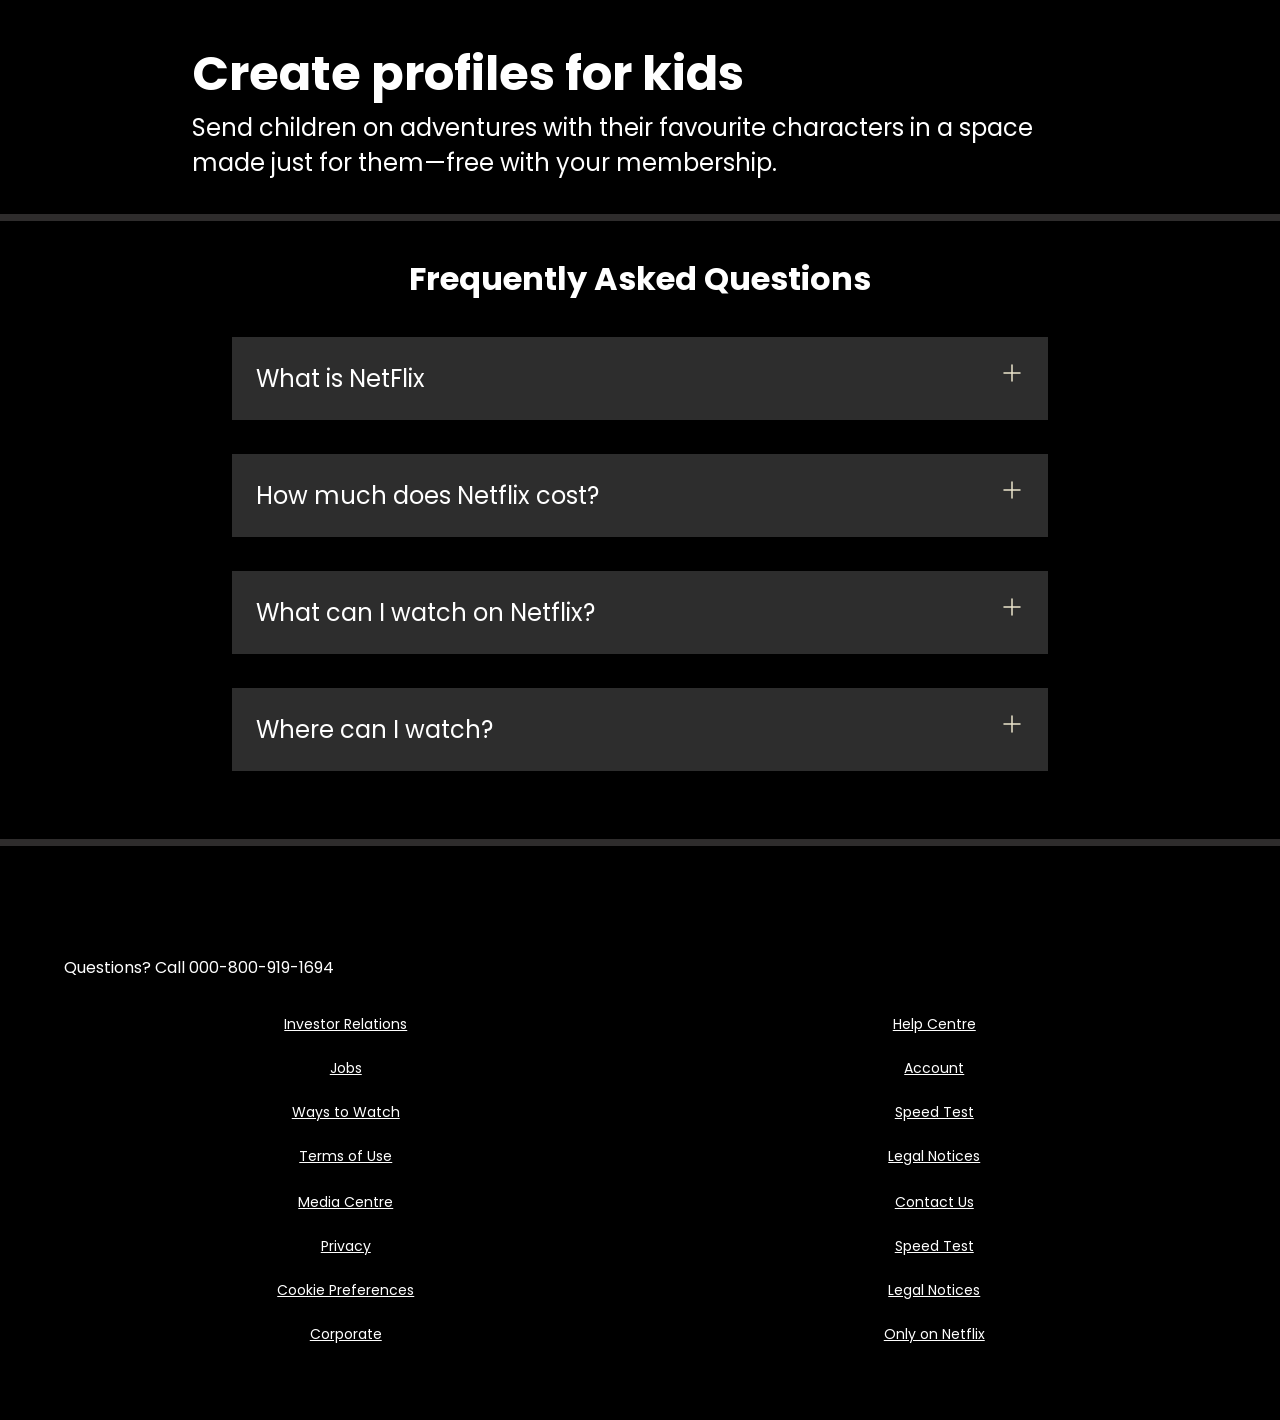
==== commit 18f2a6da: "feat: Add sign up form and more" ====
--- a/index.html
+++ b/index.html
@@ -4,7 +4,7 @@
 <head>
     <meta charset="UTF-8">
     <meta name="viewport" content="width=device-width, initial-scale=1.0">
-    <title>Netflix-Inspired UI Demo | HTML and CSS Project</title>
+    <title>Netflix India – Watch TV Shows Online, Watch Movies Online</title>
     <link rel="stylesheet" href="style.css">
 </head>
 
@@ -12,7 +12,7 @@
 
     <div class="main">
         <nav>
-            <span><img width="53" src="assets/images/logo.svg" alt="netflix-logo"></span>
+            <span><img width="53" src="assets/images/logo.svg" alt=""></span>
             <div>
                 <button class="btn">English</button>
                 <button class="btn btn-red-sm">Sign In</button>
@@ -22,10 +22,18 @@
         </div>
         <div class="hero">
             <span>Enjoy big movies, hit series and more from ₹ 149.</span>
-            <p class="demo-disclaimer">This is a UI demo only — no data is collected.</p>
+            <span>Join today. Cancel anytime.</span>
+            <span>Ready to watch? Enter your email to create or restart your membership.</span>
+            <div class="hero-buttons">
+                <input type="text" placeholder="Email Address">
+                <button class="btn btn-red">Get Started &gt;</button>
+            </div>
         </div>
+
         <div class="separation"></div>
+
     </div>
+
     <section class="first">
         <div>
             <span>Enjoy on your TV</span>
@@ -35,11 +43,11 @@
         <div class="secImg">
             <img src="https://assets.nflxext.com/ffe/siteui/acquisition/ourStory/fuji/desktop/tv.png" alt="">
             <video src="https://assets.nflxext.com/ffe/siteui/acquisition/ourStory/fuji/desktop/video-tv-in-0819.m4v"
-                autoplay loop muted controlsList="nodownload nofullscreen noremoteplayback" disablePictureInPicture>
-            </video>
+                autoplay loop muted></video>
         </div>
     </section>
     <div class="separation"></div>
+
     <section class="first second">
 
         <div class="secImg">
@@ -62,9 +70,7 @@
         <div class="secImg">
             <img src="https://assets.nflxext.com/ffe/siteui/acquisition/ourStory/fuji/desktop/tv.png" alt="">
             <video src="https://assets.nflxext.com/ffe/siteui/acquisition/ourStory/fuji/desktop/video-devices-in.m4v"
-                autoplay loop muted controlsList="nodownload nofullscreen noremoteplayback" height="56%"
-                disablePictureInPicture>
-            </video>
+                autoplay loop muted></video>
         </div>
     </section>
     <div class="separation"></div>
@@ -83,6 +89,7 @@
                 your membership.</span>
         </div>
     </section>
+
     <div class="separation"></div>
 
     <section class="faq">
@@ -90,50 +97,51 @@
         <div class="faqbox">
             <span>What is NetFlix</span>
             <svg width="24" height="24" viewBox="0 0 24 24" fill="white" xmlns="http://www.w3.org/2000/svg">
-                <path d="M12 4V20" stroke="#a5a5a5" stroke-width="1.5" stroke-linecap="round" stroke-linejoin="round" />
-                <path d="M4 12H20" stroke="#a5a5a5" stroke-width="1.5" stroke-linecap="round" stroke-linejoin="round" />
+                <path d="M12 4V20" stroke="#141B34" stroke-width="1.5" stroke-linecap="round" stroke-linejoin="round" />
+                <path d="M4 12H20" stroke="#141B34" stroke-width="1.5" stroke-linecap="round" stroke-linejoin="round" />
             </svg>
 
         </div>
         <div class="faqbox">
             <span>How much does Netflix cost?</span>
             <svg width="24" height="24" viewBox="0 0 24 24" fill="white" xmlns="http://www.w3.org/2000/svg">
-                <path d="M12 4V20" stroke="#a5a5a5" stroke-width="1.5" stroke-linecap="round" stroke-linejoin="round" />
-                <path d="M4 12H20" stroke="#a5a5a5" stroke-width="1.5" stroke-linecap="round" stroke-linejoin="round" />
+                <path d="M12 4V20" stroke="#141B34" stroke-width="1.5" stroke-linecap="round" stroke-linejoin="round" />
+                <path d="M4 12H20" stroke="#141B34" stroke-width="1.5" stroke-linecap="round" stroke-linejoin="round" />
             </svg>
 
         </div>
         <div class="faqbox">
             <span>What can I watch on Netflix?</span>
             <svg width="24" height="24" viewBox="0 0 24 24" fill="white" xmlns="http://www.w3.org/2000/svg">
-                <path d="M12 4V20" stroke="#a5a5a5" stroke-width="1.5" stroke-linecap="round" stroke-linejoin="round" />
-                <path d="M4 12H20" stroke="#a5a5a5" stroke-width="1.5" stroke-linecap="round" stroke-linejoin="round" />
+                <path d="M12 4V20" stroke="#141B34" stroke-width="1.5" stroke-linecap="round" stroke-linejoin="round" />
+                <path d="M4 12H20" stroke="#141B34" stroke-width="1.5" stroke-linecap="round" stroke-linejoin="round" />
             </svg>
 
         </div>
         <div class="faqbox">
             <span>Where can I watch?</span>
             <svg width="24" height="24" viewBox="0 0 24 24" fill="white" xmlns="http://www.w3.org/2000/svg">
-                <path d="M12 4V20" stroke="#a5a5a5" stroke-width="1.5" stroke-linecap="round" stroke-linejoin="round" />
-                <path d="M4 12H20" stroke="#a5a5a5" stroke-width="1.5" stroke-linecap="round" stroke-linejoin="round" />
+                <path d="M12 4V20" stroke="#141B34" stroke-width="1.5" stroke-linecap="round" stroke-linejoin="round" />
+                <path d="M4 12H20" stroke="#141B34" stroke-width="1.5" stroke-linecap="round" stroke-linejoin="round" />
             </svg>
 
         </div>
     </section>
     <div class="separation"></div>
+
     <footer>
         <div class="questions">
             Questions? Call 000-800-919-1694
         </div>
         <div class="footer">
-            <div class="footer-item">
+            <div class="footer-item"> 
                 <a href="faq">Investor Relations</a>
                 <a href="faq">Jobs</a>
                 <a href="faq">Ways to Watch</a>
                 <a href="faq">Terms of Use</a>
             </div>
 
-            <div class="footer-item">
+            <div class="footer-item"> 
                 <a href="faq">Help Centre</a>
                 <a href="faq">Account</a>
                 <a href="faq">Speed Test</a>
@@ -142,19 +150,18 @@
             <div class="footer-item">
                 <a href="faq">Media Centre</a>
                 <a href="faq">Privacy</a>
-                <a href="faq">Cookie Preferences</a>
+                <a href="faq">Cookie Preferences</a> 
                 <a href="faq">Corporate</a>
             </div>
 
             <div class="footer-item">
                 <a href="faq">Contact Us</a>
-                <a href="faq">Speed Test</a>
-                <a href="faq">Legal Notices</a>
+                <a href="faq">Speed Test</a> 
+                <a href="faq">Legal Notices</a> 
                 <a href="faq">Only on Netflix</a>
             </div>
         </div>
     </footer>
-
 </body>
 
 </html>
--- a/style.css
+++ b/style.css
@@ -3,8 +3,7 @@
 * {
     padding: 0;
     margin: 0;
-    box-sizing: border-box;
-    font-family: 'poppins', sans-serif;
+    font-family: 'Poppins', sans-serif;
 }
 
 body {
@@ -12,29 +11,28 @@
 }
 
 .main {
-    background-image: url(assets/images/bg.jpg);
+    background-image: url("assets/images/bg.jpg");
     background-position: center center;
     background-size: max(1200px, 100vw);
     background-repeat: no-repeat;
-    height: 70vh;
-    min-height: 600px;
+    height: 644px;
     position: relative;
 }
 
 .main .box {
-    height: 100%;
+    height: 644px;
     width: 100%;
+    opacity: 0.69;
     position: absolute;
     top: 0;
-    opacity: 0.69;
     background-color: black;
 }
 
 nav {
     max-width: 60vw;
+    justify-content: space-between;
     margin: auto;
     display: flex;
-    justify-content: space-between;
     align-items: center;
     height: 100px;
 }
@@ -55,29 +53,29 @@
     font-family: 'Martel Sans', sans-serif;
     height: calc(100% - 100px);
     display: flex;
+    align-items: center;
     justify-content: center;
-    align-items: center;
     flex-direction: column;
     color: white;
     position: relative;
     gap: 23px;
-    padding: 30px;
-}
-
-.hero>:nth-child(1) {
-    font-family: 'poppins', sans-serif;
+    padding: 0 30px;
+}
+
+.hero> :nth-child(1) {
+    font-family: 'Poppins', sans-serif;
     font-weight: bolder;
     font-size: 48px;
     text-align: center;
 }
 
-.hero>:nth-child(2) {
+.hero> :nth-child(2) {
     font-weight: 400;
     font-size: 24px;
     text-align: center;
 }
 
-.hero>:nth-child(3) {
+.hero> :nth-child(3) {
     font-weight: 400;
     font-size: 20px;
     text-align: center;
@@ -92,65 +90,56 @@
 
 .btn {
     padding: 3px 8px;
-    color: white;
     font-weight: 400;
+    color: white;
     background-color: rgba(248, 243, 243, 0.021);
     border-radius: 4px;
     border: 1px solid white;
     cursor: pointer;
+
 }
 
 .btn-red {
     background-color: red;
-    font-weight: 500;
     color: white;
     padding: 3px 24px;
     font-size: 20px;
     border-radius: 4px;
+    font-weight: 400;
+}
+
+.btn-red-sm {
+    background-color: red;
+    color: white;
 }
 
 .hero-buttons {
     display: flex;
+    align-items: center;
     justify-content: center;
-    align-items: center;
     gap: 16px;
 }
 
-.demo-email-control {
-    display: flex;
-    flex-direction: column;
-    align-items: flex-start;
-    gap: 4px;
-}
-
-.demo-email-control label {
-    color: #d7d7d7;
-    font-size: 11px;
-}
-
 .main input {
-    padding: 7px 101px 13px 14px;
-    color: white;
-    font-weight: 400;
+    padding: 7px 101px 8px 14px;
+    color: white;
     font-size: 12px;
     border-radius: 4px;
     background-color: rgba(23, 23, 23, 0.7);
     border: 1px solid rgba(246, 238, 238, 0.5);
 }
 
-.btn-red-sm {
-    background-color: red;
-    color: white;
-}
-
 .first {
     display: flex;
     justify-content: center;
     max-width: 70vw;
     margin: auto;
     color: white;
+    justify-content: center;
     align-items: center;
 }
+
+
 
 .secImg {
     position: relative;
@@ -160,24 +149,13 @@
     width: 555px;
     position: relative;
     z-index: 10;
-    -webkit-mask-image:
-        linear-gradient(to right, transparent 0%, black 4%, black 96%, transparent 100%),
-        linear-gradient(to bottom, transparent 0%, black 4%, black 90%, transparent 100%);
-    -webkit-mask-composite: source-in;
-    mask-image:
-        linear-gradient(to right, transparent 0%, black 4%, black 96%, transparent 100%),
-        linear-gradient(to bottom, transparent 0%, black 4%, black 90%, transparent 100%);
-    mask-composite: intersect;
 }
 
 .secImg video {
     position: absolute;
-    top: 49.5%;
-    left: 50%;
-    transform: translate(-50%, -50%);
-    width: 76%;
-    object-fit: cover;
-    z-index: 5;
+    top: 51px;
+    right: 0;
+    width: 555px;
 }
 
 section.first>div {
@@ -186,14 +164,17 @@
     padding: 34px 0;
 }
 
-.first>div :nth-child(1) {
+section.first>div :nth-child(1) {
     font-size: 48px;
     font-weight: bolder;
 }
 
-.first>div :nth-child(2) {
+
+section.first>div :nth-child(2) {
     font-size: 24px;
-}
+
+}
+
 
 .faq h2 {
     text-align: center;
@@ -201,22 +182,27 @@
 }
 
 .faq {
-    background-color: black;
+    background: black;
     color: white;
     padding: 34px;
 }
 
 .faqbox:hover {
     background-color: #414141;
+    color: white;
+}
+
+.faqbox svg {
+    filter: invert(1);
 }
 
 .faqbox {
-    transition: all 0.3s ease-out;
+    transition: all 1s ease-out;
+    font-size: 24px;
     display: flex;
     justify-content: space-between;
     background-color: #2d2d2d;
     padding: 24px;
-    font-size: 24px;
     max-width: 60vw;
     margin: 34px auto;
     cursor: pointer;
@@ -226,61 +212,57 @@
     color: white;
     max-width: 60vw;
     margin: auto;
-    padding: 14px;
+    padding: 60px;
 }
 
 footer .questions {
     padding: 34px 0;
 }
+
 
 .footer {
     display: grid;
     grid-template-columns: 1fr 1fr 1fr 1fr;
     color: white;
 }
-.demo-disclaimer {
-    font-size: 11px;
-    color: #567581;
-    margin-top: 14px;
-    text-align: center;
-}
+
+
 
 @media screen and (max-width: 1300px) {
-    nav {
+
+    nav{
         max-width: 90vw;
     }
 
     .first {
         flex-wrap: wrap;
-        max-width: 90vw;
     }
 
     .secImg img {
-        width: 100%;
-    }
-
-    .secImg {
-        width: 100%;
-        max-width: 400px;
-    }
-
-    .hero>:nth-child(1) {
+        width: 305px;
+    }
+
+    .secImg video {
+        width: 305px;
+    }
+
+    .hero> :nth-child(1) {
         font-size: 32px;
     }
 
-    .hero>:nth-child(2) {
+    .hero> :nth-child(2) {
         font-size: 18px;
     }
 
-    .hero>:nth-child(3) {
+    .hero> :nth-child(3) {
         font-size: 18px;
     }
 
     .hero-buttons {
         display: flex;
         flex-direction: column;
+        align-items: center;
         justify-content: center;
-        align-items: center;
         gap: 16px;
     }
 
@@ -291,11 +273,19 @@
 
     footer {
         max-width: 90vw;
-    }
-
-    .footer-item {
+        padding: 75px 0;
+    }
+
+    .footer-item{
         align-items: center;
     }
+ 
+
+}
+
+
+
+@media screen and (max-width: 1300px) {
 
     .footer {
         display: grid;
@@ -304,16 +294,10 @@
     }
 }
 
-@media (max-width: 420px) {
-    .third .secImg video {
-        top: 47%;
-        height: 48%;
-    }
-}
 
 .footer a {
     font-size: 14px;
-    color: #757575;
+    color: white;
 }
 
 .footer-item {
